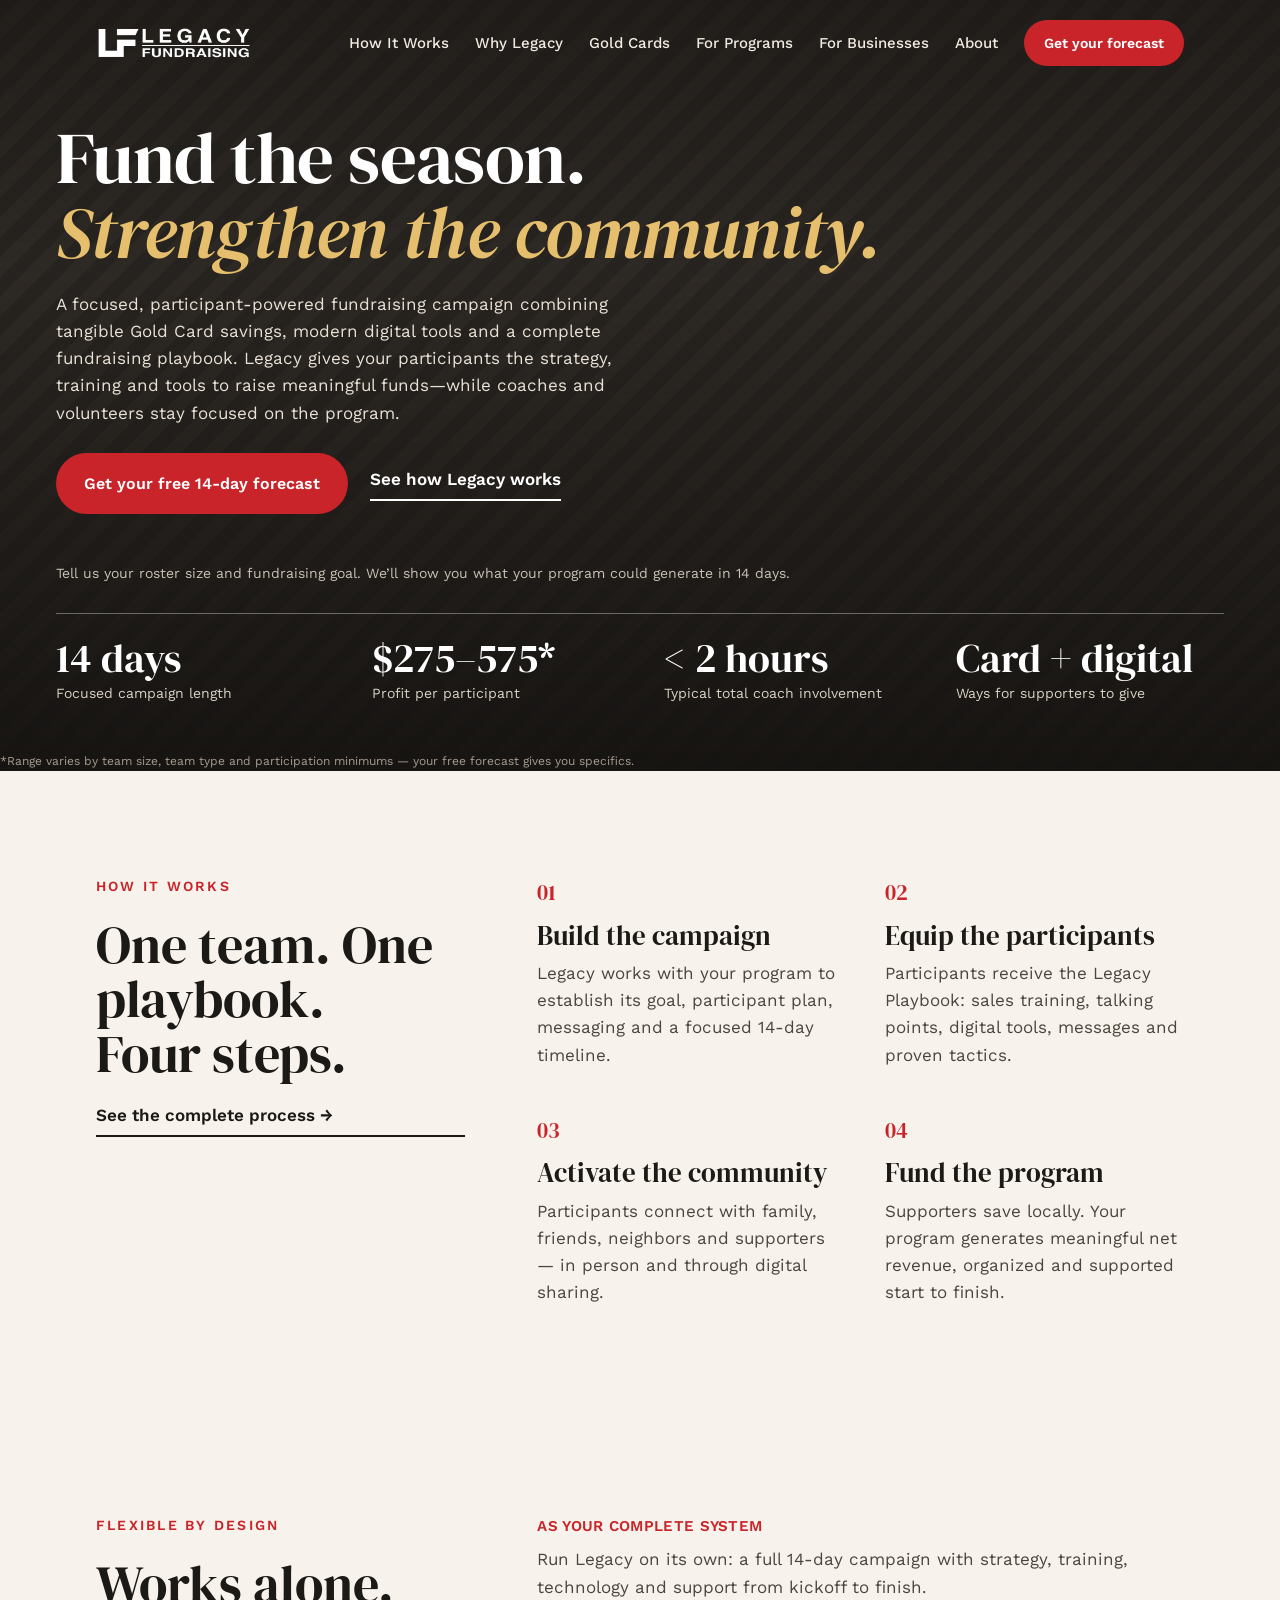
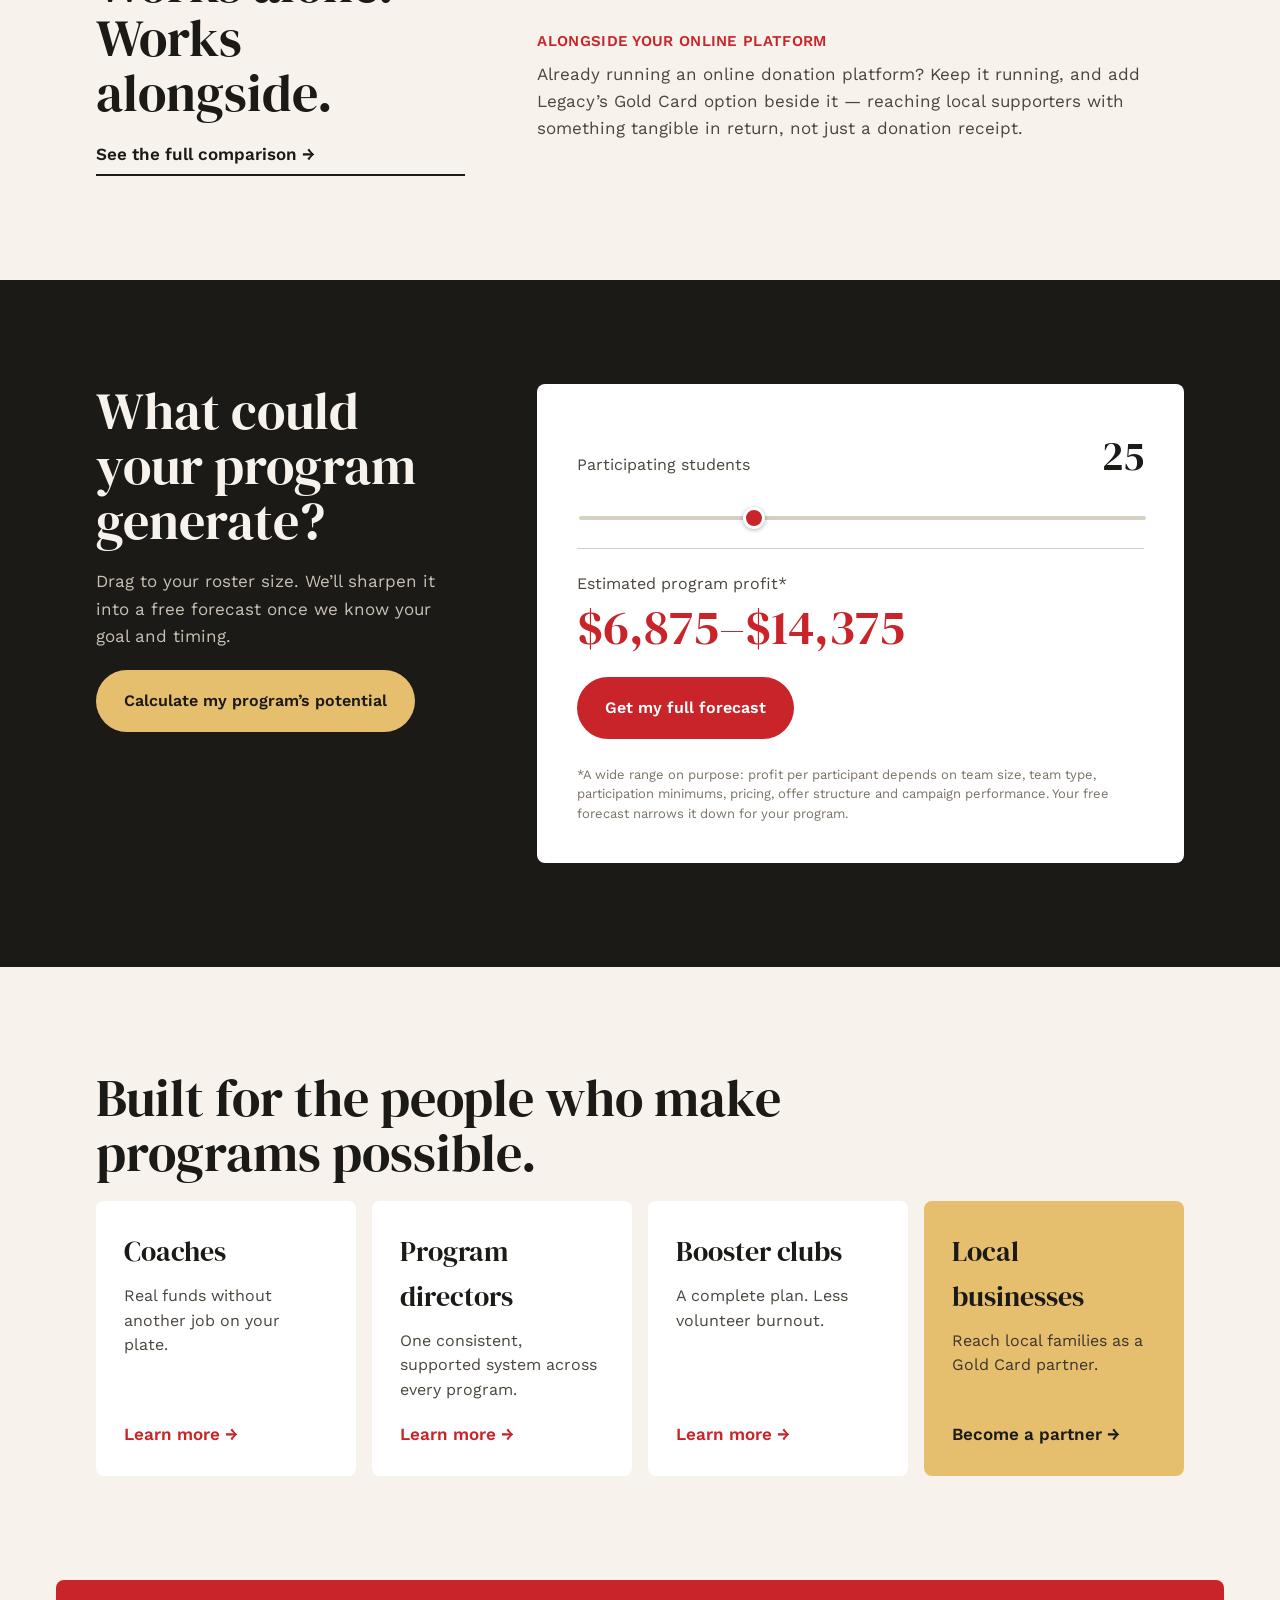
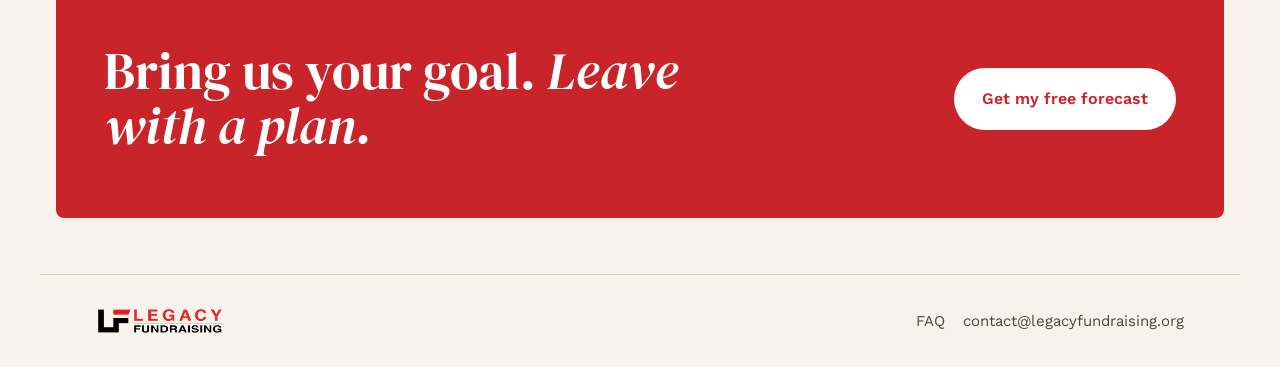
==== index.html @ 972faf8e "Initial commit: Legacy Fundraising marketing site Static HTML/CSS/JS site built from the content bri" ====
<!DOCTYPE html>
<html lang="en">
<head>
<meta charset="UTF-8">
<meta name="viewport" content="width=device-width, initial-scale=1.0">
<title>Legacy Fundraising | Fund the Season. Strengthen the Community.</title>
<meta name="description" content="A focused, participant-powered 14-day fundraising campaign combining tangible Gold Card savings, modern digital tools and a complete fundraising playbook.">
<meta property="og:title" content="Legacy Fundraising">
<meta property="og:description" content="A focused, participant-powered 14-day fundraising campaign combining tangible Gold Card savings, modern digital tools and a complete fundraising playbook.">
<meta property="og:type" content="website">
<link rel="icon" href="assets/favicon.svg" type="image/svg+xml">
<link rel="stylesheet" href="css/styles.css">
</head>
<body>

<div class="hero">
  <!-- REPLACE: full-bleed hero photo — participants + families at a community event,
       golden-hour light. Set it as a background-image on .hero in css/styles.css (see README.md). -->
  <header class="site-header site-header--on-hero">
    <div class="header-inner">
      <a href="index.html" aria-label="Legacy Fundraising home">
        <img src="assets/logo-horizontal.png" alt="Legacy Fundraising" class="logo-img dark-logo">
        <img src="assets/logo-horizontal.png" alt="Legacy Fundraising" class="logo-img light-logo">
      </a>
      <div class="site-nav">
        <button class="nav-toggle" data-nav-toggle aria-expanded="false" aria-controls="nav-menu" aria-label="Toggle menu">
          <span></span><span></span><span></span>
        </button>
        <ul class="nav-menu" id="nav-menu" data-nav-menu>
          <li><a href="how-it-works.html">How It Works</a></li>
          <li><a href="why-legacy.html">Why Legacy</a></li>
          <li><a href="gold-cards.html">Gold Cards</a></li>
          <li><a href="for-programs.html">For Programs</a></li>
          <li><a href="for-businesses.html">For Businesses</a></li>
          <li><a href="about.html">About</a></li>
          <li><a href="forecast.html" class="btn btn--primary btn--sm">Get your forecast</a></li>
        </ul>
      </div>
    </div>
  </header>

  <div class="hero-body">
    <h1>Fund the season.<br><span class="italic text-gold">Strengthen the community.</span></h1>
    <p>A focused, participant-powered fundraising campaign combining tangible Gold Card savings, modern digital tools and a complete fundraising playbook. Legacy gives your participants the strategy, training and tools to raise meaningful funds&mdash;while coaches and volunteers stay focused on the program.</p>
    <div class="hero-ctas">
      <a href="forecast.html" class="btn btn--primary">Get your free 14-day forecast</a>
      <a href="how-it-works.html" class="link-underline" style="color:#fff;">See how Legacy works</a>
    </div>
  </div>
  <p class="hero-support">Tell us your roster size and fundraising goal. We&rsquo;ll show you what your program could generate in 14 days.</p>

  <div class="stat-bar">
    <div class="stat"><div class="stat-num">14 days</div><div class="stat-label">Focused campaign length</div></div>
    <div class="stat"><div class="stat-num">$275&ndash;575*</div><div class="stat-label">Profit per participant</div></div>
    <div class="stat"><div class="stat-num">&lt; 2 hours</div><div class="stat-label">Typical total coach involvement</div></div>
    <div class="stat"><div class="stat-num">Card + digital</div><div class="stat-label">Ways for supporters to give</div></div>
  </div>
  <p style="position:relative;margin:16px var(--gutter) 0 0;font-size:12px;color:#a59c8f;">*Range varies by team size, team type and participation minimums &mdash; your free forecast gives you specifics.</p>
</div>

<section class="section">
  <div class="container two-col">
    <div class="stack">
      <div class="eyebrow">How it works</div>
      <h2>One team. One playbook.<br>Four steps.</h2>
      <a href="how-it-works.html" class="link-underline">See the complete process &rarr;</a>
    </div>
    <div class="steps-grid">
      <div class="step">
        <div class="step-num">01</div>
        <div class="step-title">Build the campaign</div>
        <p class="step-body">Legacy works with your program to establish its goal, participant plan, messaging and a focused 14-day timeline.</p>
      </div>
      <div class="step">
        <div class="step-num">02</div>
        <div class="step-title">Equip the participants</div>
        <p class="step-body">Participants receive the Legacy Playbook: sales training, talking points, digital tools, messages and proven tactics.</p>
      </div>
      <div class="step">
        <div class="step-num">03</div>
        <div class="step-title">Activate the community</div>
        <p class="step-body">Participants connect with family, friends, neighbors and supporters &mdash; in person and through digital sharing.</p>
      </div>
      <div class="step">
        <div class="step-num">04</div>
        <div class="step-title">Fund the program</div>
        <p class="step-body">Supporters save locally. Your program generates meaningful net revenue, organized and supported start to finish.</p>
      </div>
    </div>
  </div>
</section>

<section class="section">
  <div class="container two-col">
    <div class="stack">
      <div class="eyebrow">Flexible by design</div>
      <h2>Works alone.<br>Works alongside.</h2>
      <a href="why-legacy.html" class="link-underline">See the full comparison &rarr;</a>
    </div>
    <div class="feature-grid" style="grid-template-columns:1fr;">
      <div class="feature">
        <div class="feature-title">As your complete system</div>
        <p class="feature-body">Run Legacy on its own: a full 14-day campaign with strategy, training, technology and support from kickoff to finish.</p>
      </div>
      <div class="feature">
        <div class="feature-title">Alongside your online platform</div>
        <p class="feature-body">Already running an online donation platform? Keep it running, and add Legacy&rsquo;s Gold Card option beside it &mdash; reaching local supporters with something tangible in return, not just a donation receipt.</p>
      </div>
    </div>
  </div>
</section>

<section class="section section--dark">
  <div class="container two-col">
    <div class="stack">
      <h2>What could your program generate?</h2>
      <p style="color:#c9c1b4;">Drag to your roster size. We&rsquo;ll sharpen it into a free forecast once we know your goal and timing.</p>
      <a href="forecast.html" class="btn btn--gold" style="align-self:flex-start;">Calculate my program&rsquo;s potential</a>
    </div>
    <div class="slider-panel">
      <div class="slider-row">
        <span class="label">Participating students</span>
        <span class="value" data-roster-value>25</span>
      </div>
      <input type="range" min="10" max="60" step="1" value="25" data-roster-slider aria-label="Number of participating students">
      <div class="slider-result">
        <span class="label">Estimated program profit*</span>
        <span class="value" data-profit-range>$6,875&ndash;$14,375</span>
      </div>
      <a href="forecast.html" class="btn btn--primary" style="align-self:flex-start;">Get my full forecast</a>
      <p class="slider-footnote">*A wide range on purpose: profit per participant depends on team size, team type, participation minimums, pricing, offer structure and campaign performance. Your free forecast narrows it down for your program.</p>
    </div>
  </div>
</section>

<section class="section">
  <div class="container stack">
    <h2 style="max-width:820px;">Built for the people who make programs possible.</h2>
    <div class="card-grid">
      <div class="card">
        <div class="card-title">Coaches</div>
        <p class="card-body">Real funds without another job on your plate.</p>
        <a href="for-programs.html#coaches" class="card-link">Learn more &rarr;</a>
      </div>
      <div class="card">
        <div class="card-title">Program directors</div>
        <p class="card-body">One consistent, supported system across every program.</p>
        <a href="for-programs.html#program-directors" class="card-link">Learn more &rarr;</a>
      </div>
      <div class="card">
        <div class="card-title">Booster clubs</div>
        <p class="card-body">A complete plan. Less volunteer burnout.</p>
        <a href="for-programs.html#booster-clubs" class="card-link">Learn more &rarr;</a>
      </div>
      <div class="card card--gold">
        <div class="card-title">Local businesses</div>
        <p class="card-body">Reach local families as a Gold Card partner.</p>
        <a href="for-businesses.html" class="card-link">Become a partner &rarr;</a>
      </div>
    </div>
  </div>
</section>

<div class="cta-band">
  <h2>Bring us your goal. <span class="italic">Leave with a plan.</span></h2>
  <a href="forecast.html" class="btn btn--white">Get my free forecast</a>
</div>

<footer class="site-footer">
  <a href="index.html"><img src="assets/logo-horizontal.png" alt="Legacy Fundraising" style="height:28px;"></a>
  <div class="footer-links">
    <a href="faq.html">FAQ</a>
    <a href="mailto:contact@legacyfundraising.org">contact@legacyfundraising.org</a>
  </div>
</footer>

<script src="js/main.js"></script>
</body>
</html>
---- css/styles.css ----
/* ==========================================================================
   Legacy Fundraising — design tokens (from design handoff, "Hometown" 2a)
   ========================================================================== */

@import url('https://fonts.googleapis.com/css2?family=DM+Serif+Display:ital@0;1&family=Work+Sans:wght@400;500;600&display=swap');

:root{
  /* color */
  --paper:#F7F3EC;
  --card:#FFFFFF;
  --ink:#1C1A17;
  --muted:#4A453D;
  --hairline:#D6CFC3;
  --red:#C8242A;
  --red-dark:#A81E23;
  --gold:#CBAE6E; /* fallback for browsers without oklch */
  --gold-ink:#1C1A17;
  --dark-band:#1C1A17;
  --paper-on-dark:#F7F3EC;

  /* type */
  --font-serif:'DM Serif Display', Georgia, 'Times New Roman', serif;
  --font-sans:'Work Sans', -apple-system, BlinkMacSystemFont, 'Segoe UI', sans-serif;

  /* layout */
  --container:1200px;
  --gutter:56px;
  --section-pad:104px;
  --radius:8px;
  --radius-pill:999px;
}

@supports (color: oklch(0.5 0.1 85)){
  :root{ --gold: oklch(0.82 0.11 85); }
}

@media (max-width:900px){
  :root{ --gutter:24px; --section-pad:64px; }
}
@media (max-width:560px){
  :root{ --gutter:18px; --section-pad:48px; }
}

/* ==========================================================================
   Reset / base
   ========================================================================== */
*,*::before,*::after{ box-sizing:border-box; }
html{ scroll-behavior:smooth; }
body{
  margin:0;
  background:var(--paper);
  color:var(--ink);
  font-family:var(--font-sans);
  font-size:17px;
  line-height:1.6;
  -webkit-font-smoothing:antialiased;
}
img{ max-width:100%; display:block; }
a{ color:inherit; }
h1,h2,h3,h4{ font-family:var(--font-serif); font-weight:400; margin:0; }
p{ margin:0; }
ul{ margin:0; padding:0; list-style:none; }
button{ font-family:inherit; cursor:pointer; }
.container{
  max-width:var(--container);
  margin:0 auto;
  padding-left:var(--gutter);
  padding-right:var(--gutter);
}
.sr-only{
  position:absolute; width:1px; height:1px; padding:0; margin:-1px;
  overflow:hidden; clip:rect(0,0,0,0); white-space:nowrap; border:0;
}

/* ==========================================================================
   Type scale
   ========================================================================== */
h1, .h1{ font-size:clamp(2.5rem, 2rem + 3.2vw, 6rem); line-height:1.02; letter-spacing:-.01em; }
h2, .h2{ font-size:clamp(2rem, 1.5rem + 2.2vw, 3.5rem); line-height:1.05; }
h3, .h3{ font-size:clamp(1.5rem, 1.3rem + 0.9vw, 1.875rem); line-height:1.1; }
.eyebrow{
  font-size:14px; font-weight:600; letter-spacing:.16em; text-transform:uppercase;
  color:var(--red);
}
.lede{ font-size:clamp(1.05rem,1rem + .3vw,1.3125rem); line-height:1.55; color:var(--muted); }
.italic{ font-style:italic; }
.text-red{ color:var(--red); }
.text-gold{ color:var(--gold); }

/* ==========================================================================
   Buttons
   ========================================================================== */
.btn{
  display:inline-flex; align-items:center; justify-content:center; gap:8px;
  border-radius:var(--radius-pill);
  padding:16px 26px;
  font-weight:600; font-size:16px;
  text-decoration:none; border:2px solid transparent;
  transition:transform .15s ease, background-color .15s ease, color .15s ease, border-color .15s ease;
  white-space:nowrap;
}
.btn:hover{ transform:translateY(-1px); }
.btn--primary{ background:var(--red); color:#fff; }
.btn--primary:hover{ background:var(--red-dark); }
.btn--dark{ background:var(--ink); color:var(--paper); }
.btn--dark:hover{ background:#000; }
.btn--white{ background:#fff; color:var(--red); }
.btn--white:hover{ background:#fff2f2; }
.btn--gold{ background:var(--gold); color:var(--gold-ink); }
.btn--outline-dark{ border-color:var(--ink); color:var(--ink); background:transparent; }
.btn--outline-white{ border-color:#fff; color:#fff; background:transparent; }
.btn--sm{ padding:10px 18px; font-size:14px; }
.link-underline{
  display:inline-flex; align-items:center; gap:8px;
  font-weight:600; border-bottom:2px solid currentColor; padding-bottom:6px;
  text-decoration:none;
}

/* ==========================================================================
   Header / Nav
   ========================================================================== */
.site-header{
  position:sticky; top:0; z-index:50;
  background:var(--paper);
  border-bottom:1px solid var(--hairline);
}
.site-header--on-hero{
  position:absolute; top:0; left:0; right:0;
  background:transparent; border-bottom:none;
}
.header-inner{
  max-width:var(--container); margin:0 auto; padding:20px var(--gutter);
  display:flex; align-items:center; justify-content:space-between;
}
.logo-img{ height:34px; width:auto; }
.logo-img.dark-logo{ display:block; }
.logo-img.light-logo{
  display:none;
  /* No dedicated reversed-color logo file yet — render the real logo as a
     solid white silhouette for use on the dark hero. Swap for a real
     assets/logo-horizontal-white.png and drop this filter once you have one. */
  filter:brightness(0) invert(1);
}
.site-header--on-hero .logo-img.dark-logo{ display:none; }
.site-header--on-hero .logo-img.light-logo{ display:block; }

.site-nav{ display:flex; align-items:center; }
.nav-menu{
  display:flex; align-items:center; gap:26px;
  font-size:15px; font-weight:500;
}
.nav-menu a:not(.btn){ text-decoration:none; }
.nav-menu a:not(.btn):hover{ color:var(--red); }
.site-header--on-hero .nav-menu{ color:#f1ebe1; }
.site-header--on-hero .nav-menu a:not(.btn):hover{ color:var(--gold); }

.nav-toggle{
  display:none; background:none; border:none; padding:6px; width:40px; height:40px;
  flex-direction:column; align-items:center; justify-content:center; gap:5px;
}
.nav-toggle span{ display:block; width:22px; height:2px; background:currentColor; }

@media (max-width:900px){
  .nav-toggle{ display:flex; }
  .site-nav{ position:relative; }
  .nav-menu{
    position:absolute; top:52px; right:0; left:auto;
    background:var(--card); color:var(--ink);
    flex-direction:column; align-items:flex-start; gap:0;
    border:1px solid var(--hairline); border-radius:var(--radius);
    box-shadow:0 16px 40px rgba(0,0,0,.14);
    min-width:240px; padding:8px;
    display:none;
  }
  .nav-menu.is-open{ display:flex; }
  .nav-menu li{ width:100%; }
  .nav-menu li a:not(.btn){ display:block; padding:12px 14px; width:100%; border-radius:6px; }
  .nav-menu li a:not(.btn):hover{ background:var(--paper); }
  .nav-menu li:last-child{ padding:8px 6px 4px; }
  .nav-menu li:last-child a.btn{ display:flex; width:100%; }
  .site-header--on-hero .nav-menu{ color:var(--ink); }
}

/* ==========================================================================
   Hero (home only)
   ========================================================================== */
.hero{
  position:relative;
  min-height:760px;
  /* Reserves real flow-space for the absolutely-positioned header below,
     so a tall headline (large clamp() size on a wide-but-short viewport)
     is pushed down instead of rendering underneath the nav. */
  padding-top:120px;
  display:flex; flex-direction:column;
  background:
    linear-gradient(180deg, rgba(20,18,16,.55) 0%, rgba(20,18,16,.15) 35%, rgba(20,18,16,.9) 100%),
    repeating-linear-gradient(135deg,#2a2622 0 14px,#322d28 14px 28px);
  background-blend-mode:normal;
  color:#fff;
  overflow:hidden;
}
.hero-body{
  position:relative; margin-top:auto;
  max-width:980px;
  padding:0 var(--gutter) 56px;
  display:flex; flex-direction:column; gap:22px;
}
.hero-body p{ max-width:620px; color:#e9e2d6; }
.hero-ctas{ display:flex; flex-wrap:wrap; gap:14px 22px; align-items:center; margin-top:4px; }
.hero-support{
  position:relative; padding:0 var(--gutter) 0; margin-top:-8px;
  font-size:14px; color:#c9c1b4;
}

.stat-bar{
  position:relative;
  margin:28px var(--gutter) 0;
  border-top:1px solid rgba(255,255,255,.35);
  display:grid; grid-template-columns:repeat(4,1fr);
}
.stat-bar .stat{ padding:24px 24px 32px 0; display:flex; flex-direction:column; gap:4px; }
.stat-bar .stat + .stat{ padding-left:24px; }
.stat-num{ font-family:var(--font-serif); font-size:clamp(1.75rem,1.4rem + 1.4vw,2.5rem); line-height:1; }
.stat-label{ font-size:14px; color:#d9d1c4; }

@media (max-width:760px){
  .hero{ min-height:640px; }
  .stat-bar{ grid-template-columns:repeat(2,1fr); }
  .stat-bar .stat{ padding:20px 16px 20px 0; }
}

/* ==========================================================================
   Sections
   ========================================================================== */
.section{ padding:var(--section-pad) 0; }
.section--dark{ background:var(--dark-band); color:var(--paper-on-dark); }
.section--card{ background:var(--card); }
.section-head{ display:flex; flex-direction:column; gap:14px; margin-bottom:48px; }
.section-head.max{ max-width:760px; }

.two-col{
  display:grid; grid-template-columns:4fr 7fr; gap:72px; align-items:start;
}
@media (max-width:900px){
  .two-col{ grid-template-columns:1fr; gap:32px; }
}

/* Steps grid (How it works summary) */
.steps-grid{ display:grid; grid-template-columns:1fr 1fr; gap:44px 48px; }
.step{ display:flex; flex-direction:column; gap:10px; }
.step-num{ font-family:var(--font-serif); font-size:22px; color:var(--red); }
.step-title{ font-family:var(--font-serif); font-size:clamp(1.375rem,1.2rem + .6vw,1.875rem); line-height:1.1; }
.step-body{ color:var(--muted); }
@media (max-width:640px){ .steps-grid{ grid-template-columns:1fr; } }

/* Process page (How It Works) — numbered phases */
.phase{
  display:grid; grid-template-columns:120px 1fr; gap:32px;
  padding:48px 0; border-top:1px solid var(--hairline);
}
.phase:last-child{ border-bottom:1px solid var(--hairline); }
.phase-num{ font-family:var(--font-serif); font-size:44px; color:var(--red); line-height:1; }
.phase-title{ font-family:var(--font-serif); font-size:clamp(1.5rem,1.3rem + .8vw,2.25rem); margin-bottom:14px; }
.phase ul{ display:flex; flex-direction:column; gap:8px; margin-top:14px; }
.phase li{ color:var(--muted); padding-left:22px; position:relative; }
.phase li::before{ content:"—"; position:absolute; left:0; color:var(--red); }
@media (max-width:640px){ .phase{ grid-template-columns:1fr; gap:12px; } }

/* Cards */
.card{
  background:var(--card); border-radius:var(--radius);
  padding:28px; display:flex; flex-direction:column; gap:10px;
}
.card-title{ font-family:var(--font-serif); font-size:28px; }
.card-body{ color:var(--muted); font-size:16px; line-height:1.55; }
.card-link{ margin-top:auto; padding-top:8px; color:var(--red); font-weight:600; text-decoration:none; }
.card-link:hover{ text-decoration:underline; }
.card--gold{ background:var(--gold); color:var(--gold-ink); }
.card--gold .card-body{ color:#3a352e; }
.card--gold .card-link{ color:var(--ink); }

.card-grid{ display:grid; grid-template-columns:repeat(4,1fr); gap:16px; }
@media (max-width:900px){ .card-grid{ grid-template-columns:1fr 1fr; } }
@media (max-width:560px){ .card-grid{ grid-template-columns:1fr; } }

.feature-grid{ display:grid; grid-template-columns:repeat(2,1fr); gap:28px 40px; }
@media (max-width:700px){ .feature-grid{ grid-template-columns:1fr; } }
.feature{ display:flex; flex-direction:column; gap:8px; }
.feature-title{ font-weight:600; font-size:15px; letter-spacing:.02em; text-transform:uppercase; color:var(--red); }
.feature-body{ color:var(--muted); }

/* Flywheel (About page) */
.flywheel-grid{ display:grid; grid-template-columns:repeat(4,1fr); gap:36px; }
@media (max-width:900px){ .flywheel-grid{ grid-template-columns:1fr 1fr; } }
@media (max-width:560px){ .flywheel-grid{ grid-template-columns:1fr; } }
.flywheel-num{
  width:44px; height:44px; border-radius:50%; background:var(--red); color:#fff;
  display:flex; align-items:center; justify-content:center;
  font-family:var(--font-serif); font-size:22px; margin-bottom:12px;
}
.flywheel-title{ font-family:var(--font-serif); font-size:26px; margin-bottom:8px; }
.flywheel-body{ color:var(--muted); }
.flywheel-close{
  font-family:var(--font-serif); font-style:italic; font-size:clamp(1.25rem,1.1rem + .6vw,2.125rem);
  color:var(--red); text-align:center; padding-top:24px;
}

/* Audience / for-x split list */
.split-list{ display:grid; grid-template-columns:1fr 1fr; border-top:1px solid var(--ink); }
.split-item{
  display:flex; justify-content:space-between; gap:24px;
  padding:32px; border-bottom:1px solid var(--hairline);
}
.split-item:nth-child(odd){ border-right:1px solid var(--hairline); padding-left:0; }
.split-item-title{ font-family:var(--font-serif); font-size:30px; margin-bottom:8px; }
.split-item-body{ color:var(--muted); }
.split-item-arrow{ font-size:24px; color:var(--red); flex:none; }
@media (max-width:700px){
  .split-list{ grid-template-columns:1fr; }
  .split-item:nth-child(odd){ border-right:none; padding-left:32px; }
}

/* Profit slider */
.slider-panel{
  background:var(--card); color:var(--ink); border-radius:var(--radius);
  padding:40px; display:flex; flex-direction:column; gap:26px;
}
.slider-row{ display:flex; justify-content:space-between; align-items:baseline; }
.slider-row .label{ font-size:16px; color:var(--muted); }
.slider-row .value{ font-family:var(--font-serif); font-size:40px; }
input[type="range"]{
  -webkit-appearance:none; appearance:none; width:100%; height:4px;
  background:var(--hairline); border-radius:999px; outline:none;
}
input[type="range"]::-webkit-slider-thumb{
  -webkit-appearance:none; appearance:none; width:22px; height:22px; border-radius:50%;
  background:var(--red); cursor:pointer; border:3px solid #fff; box-shadow:0 1px 4px rgba(0,0,0,.3);
}
input[type="range"]::-moz-range-thumb{
  width:22px; height:22px; border-radius:50%; background:var(--red); cursor:pointer;
  border:3px solid #fff; box-shadow:0 1px 4px rgba(0,0,0,.3);
}
.slider-result{ border-top:1px solid var(--hairline); padding-top:22px; display:flex; flex-direction:column; gap:6px; }
.slider-result .label{ font-size:16px; color:var(--muted); }
.slider-result .value{ font-family:var(--font-serif); font-size:clamp(2rem,1.6rem + 1.8vw,3.75rem); line-height:1; color:var(--red); }
.slider-footnote{ font-size:13px; color:#7a7266; line-height:1.5; }

/* Comparison table */
.table-wrap{ overflow-x:auto; border-radius:var(--radius); }
table.compare{
  width:100%; border-collapse:collapse; min-width:640px;
  background:var(--card); color:var(--ink); font-size:15px;
}
table.compare th, table.compare td{
  text-align:left; padding:16px 18px; border-bottom:1px solid var(--hairline);
  vertical-align:top; color:var(--ink);
}
table.compare thead th{
  font-family:var(--font-sans); font-weight:600; font-size:13px; letter-spacing:.04em;
  text-transform:uppercase; color:var(--muted); background:var(--paper);
}
table.compare tbody th{ font-weight:600; }
table.compare td.is-legacy, table.compare th.is-legacy{ background:#fbeceb; }

/* Table (profit — legacy simple stat rows, used sparingly) */
.stat-rows{ display:flex; flex-direction:column; }
.stat-rows .row{
  display:flex; justify-content:space-between; align-items:baseline;
  padding:20px 0; border-top:1px solid var(--hairline);
}
.stat-rows .row:last-of-type{ border-bottom:1px solid var(--hairline); }
.stat-rows .n{ font-family:var(--font-serif); font-size:36px; }
.stat-rows .v{ font-size:22px; font-weight:600; }

/* CTA band */
.cta-band{
  margin:0 var(--gutter) var(--gutter);
  background:var(--red); color:#fff; border-radius:var(--radius);
  padding:64px 48px;
  display:flex; justify-content:space-between; align-items:center; gap:40px; flex-wrap:wrap;
}
.cta-band h2{ max-width:640px; }
@media (max-width:700px){
  .cta-band{ margin:0 var(--gutter) 32px; flex-direction:column; align-items:flex-start; padding:44px 28px; }
}
.cta-band--section{ margin-top:64px; }

/* Footer */
.site-footer{
  max-width:var(--container); margin:0 auto;
  padding:32px var(--gutter); border-top:1px solid var(--hairline);
  display:flex; justify-content:space-between; align-items:center; gap:16px; flex-wrap:wrap;
  font-size:15px; color:var(--muted);
}
.footer-links{ display:flex; gap:18px; flex-wrap:wrap; }
.footer-links a{ text-decoration:none; }
.footer-links a:hover{ color:var(--red); }

/* Inner page hero (non-home pages) */
.page-hero{ padding:64px 0 8px; }
.page-hero .eyebrow{ margin-bottom:14px; }
.page-hero p{ margin-top:18px; max-width:680px; }

/* Forecast form */
.form-grid{
  display:grid; grid-template-columns:1fr 1fr; gap:22px 24px;
}
@media (max-width:700px){ .form-grid{ grid-template-columns:1fr; } }
.field{ display:flex; flex-direction:column; gap:8px; }
.field.full{ grid-column:1 / -1; }
.field label{ font-size:14px; font-weight:600; }
.field .req{ color:var(--red); }
.field input, .field select, .field textarea{
  font-family:inherit; font-size:16px; padding:14px 16px;
  border:1px solid var(--hairline); border-radius:6px; background:#fff; color:var(--ink);
  width:100%;
}
.field input:focus, .field select:focus, .field textarea:focus{
  outline:2px solid var(--red); outline-offset:1px; border-color:var(--red);
}
.field textarea{ resize:vertical; min-height:110px; }
.form-note{ font-size:13px; color:var(--muted); }
.form-status{
  margin-top:22px; padding:18px 20px; border-radius:6px; display:none;
}
.form-status.is-success{ display:block; background:#eaf5ec; color:#1e4d2b; border:1px solid #bfe3c6; }
.form-status.is-error{ display:block; background:#fbeceb; color:#7a1d1d; border:1px solid #f0c2c0; }

/* FAQ accordion */
.faq-list{ display:flex; flex-direction:column; border-top:1px solid var(--hairline); }
.faq-item{ border-bottom:1px solid var(--hairline); }
.faq-q{
  width:100%; background:none; border:none; text-align:left;
  display:flex; justify-content:space-between; align-items:center; gap:20px;
  padding:26px 0; font-family:var(--font-serif); font-size:clamp(1.125rem,1rem + .5vw,1.5rem);
  color:var(--ink);
}
.faq-q .icon{ flex:none; font-size:22px; color:var(--red); transition:transform .2s ease; }
.faq-item.is-open .faq-q .icon{ transform:rotate(45deg); }
.faq-a{ max-height:0; overflow:hidden; transition:max-height .25s ease; }
.faq-a p{ padding:0 0 26px; color:var(--muted); max-width:760px; }

/* Utility */
.stack{ display:flex; flex-direction:column; gap:20px; }
.center{ text-align:center; }
.mt-8{ margin-top:8px; } .mt-16{ margin-top:16px; } .mt-24{ margin-top:24px; } .mt-40{ margin-top:40px; }
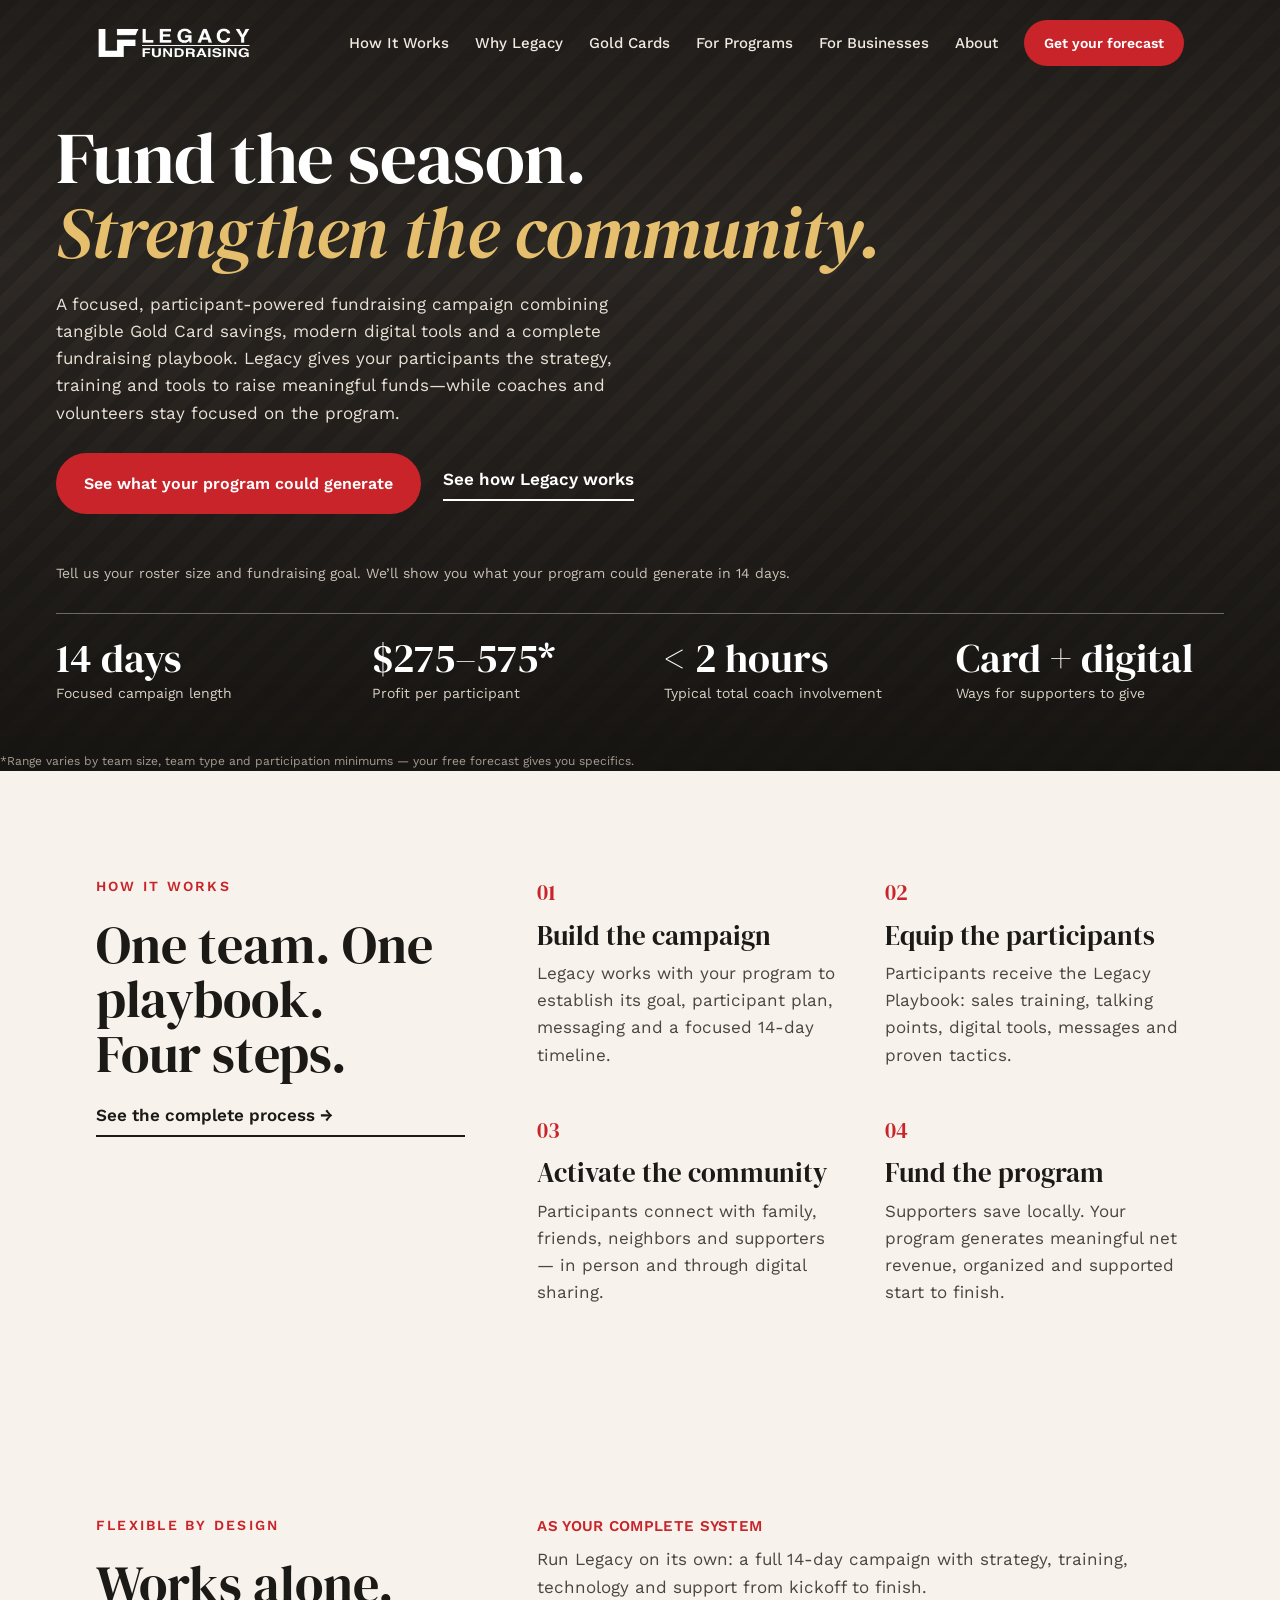
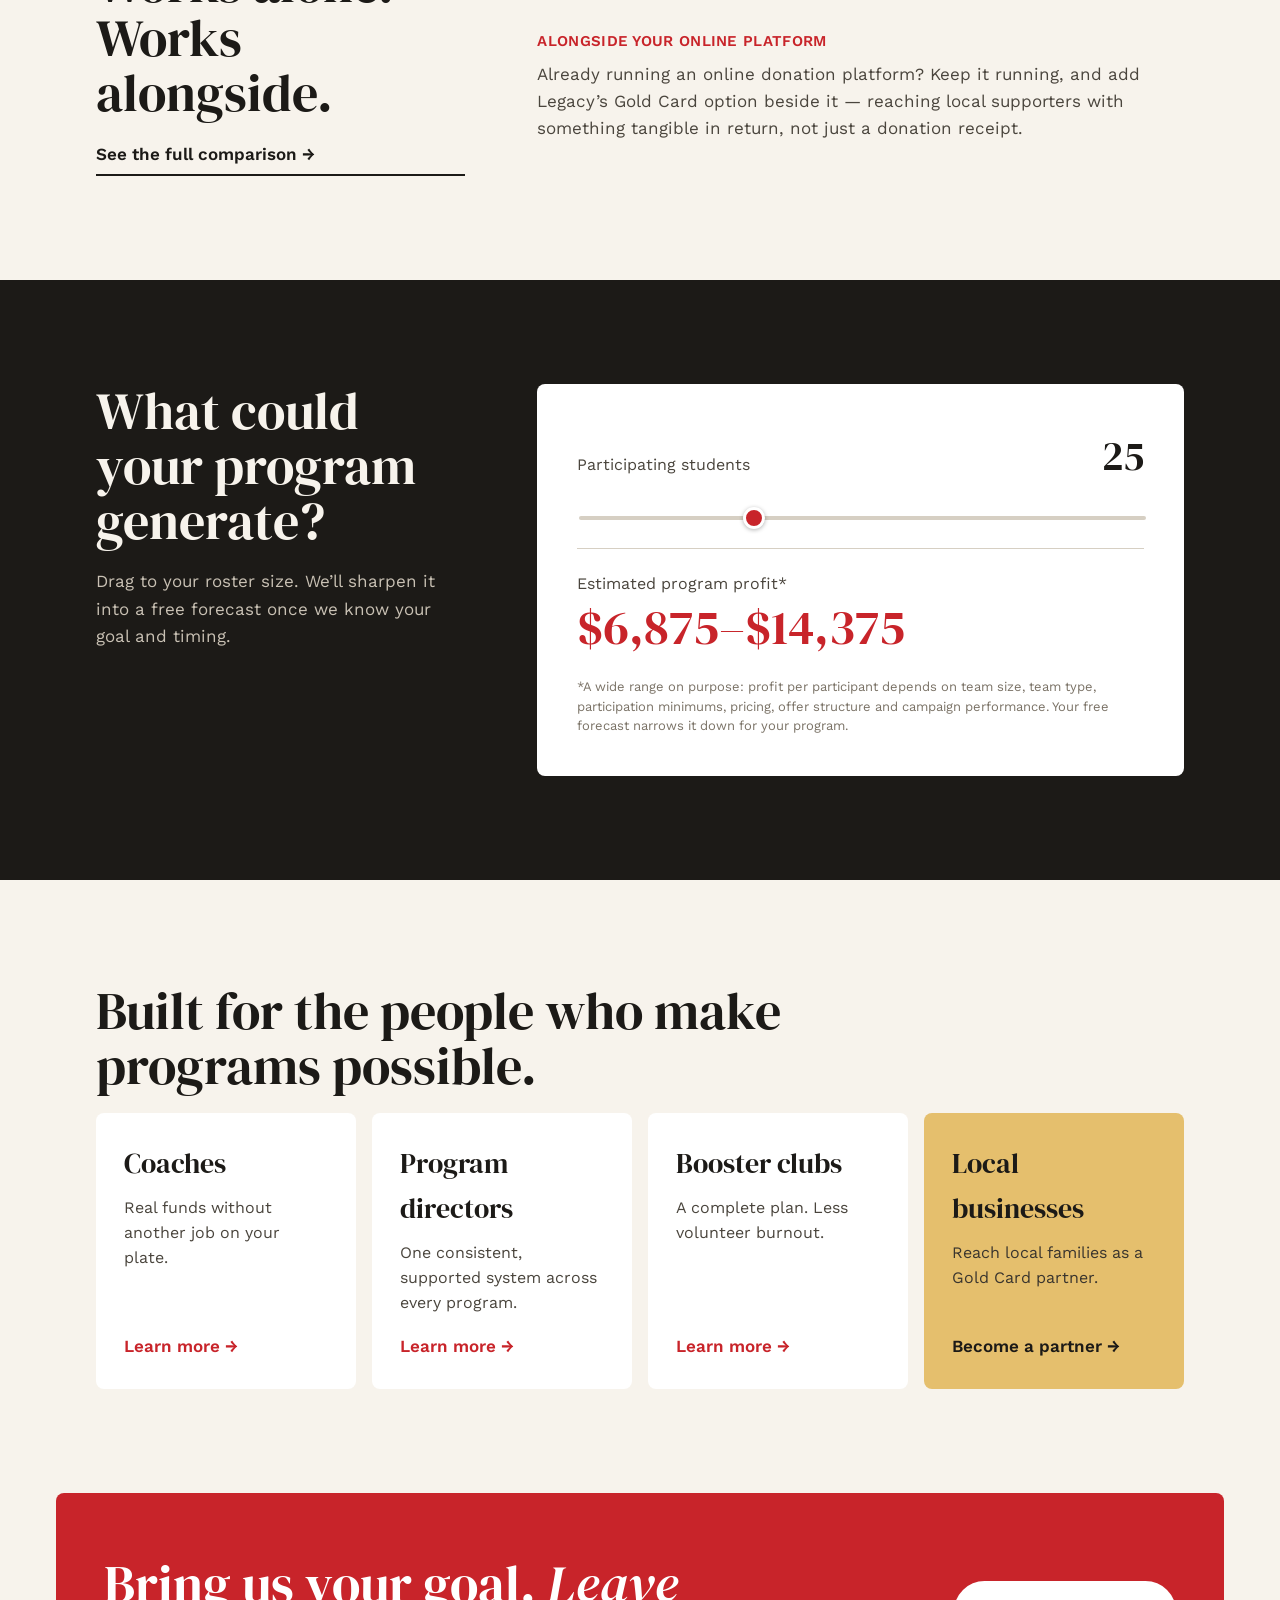
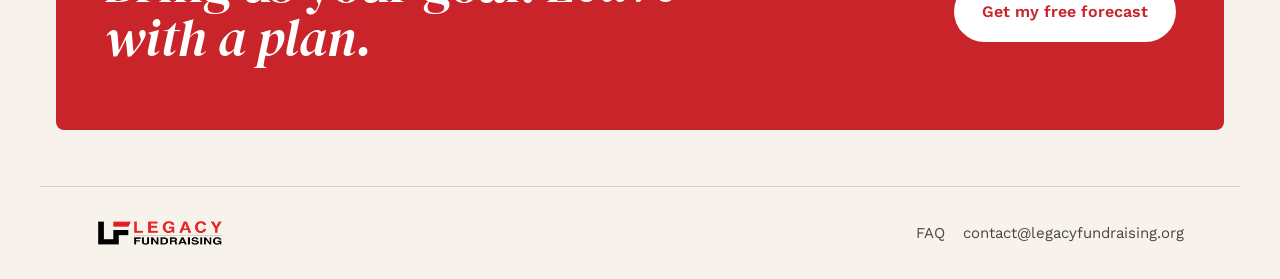
==== commit d7e8ee6a: "Reduce homepage to one forecast CTA, matching every other page Hero button now anchors down to the p" ====
--- a/index.html
+++ b/index.html
@@ -43,7 +43,7 @@
     <h1>Fund the season.<br><span class="italic text-gold">Strengthen the community.</span></h1>
     <p>A focused, participant-powered fundraising campaign combining tangible Gold Card savings, modern digital tools and a complete fundraising playbook. Legacy gives your participants the strategy, training and tools to raise meaningful funds&mdash;while coaches and volunteers stay focused on the program.</p>
     <div class="hero-ctas">
-      <a href="forecast.html" class="btn btn--primary">Get your free 14-day forecast</a>
+      <a href="#profit-calculator" class="btn btn--primary">See what your program could generate</a>
       <a href="how-it-works.html" class="link-underline" style="color:#fff;">See how Legacy works</a>
     </div>
   </div>
@@ -110,12 +110,11 @@
   </div>
 </section>
 
-<section class="section section--dark">
+<section class="section section--dark" id="profit-calculator">
   <div class="container two-col">
     <div class="stack">
       <h2>What could your program generate?</h2>
       <p style="color:#c9c1b4;">Drag to your roster size. We&rsquo;ll sharpen it into a free forecast once we know your goal and timing.</p>
-      <a href="forecast.html" class="btn btn--gold" style="align-self:flex-start;">Calculate my program&rsquo;s potential</a>
     </div>
     <div class="slider-panel">
       <div class="slider-row">
@@ -127,7 +126,6 @@
         <span class="label">Estimated program profit*</span>
         <span class="value" data-profit-range>$6,875&ndash;$14,375</span>
       </div>
-      <a href="forecast.html" class="btn btn--primary" style="align-self:flex-start;">Get my full forecast</a>
       <p class="slider-footnote">*A wide range on purpose: profit per participant depends on team size, team type, participation minimums, pricing, offer structure and campaign performance. Your free forecast narrows it down for your program.</p>
     </div>
   </div>
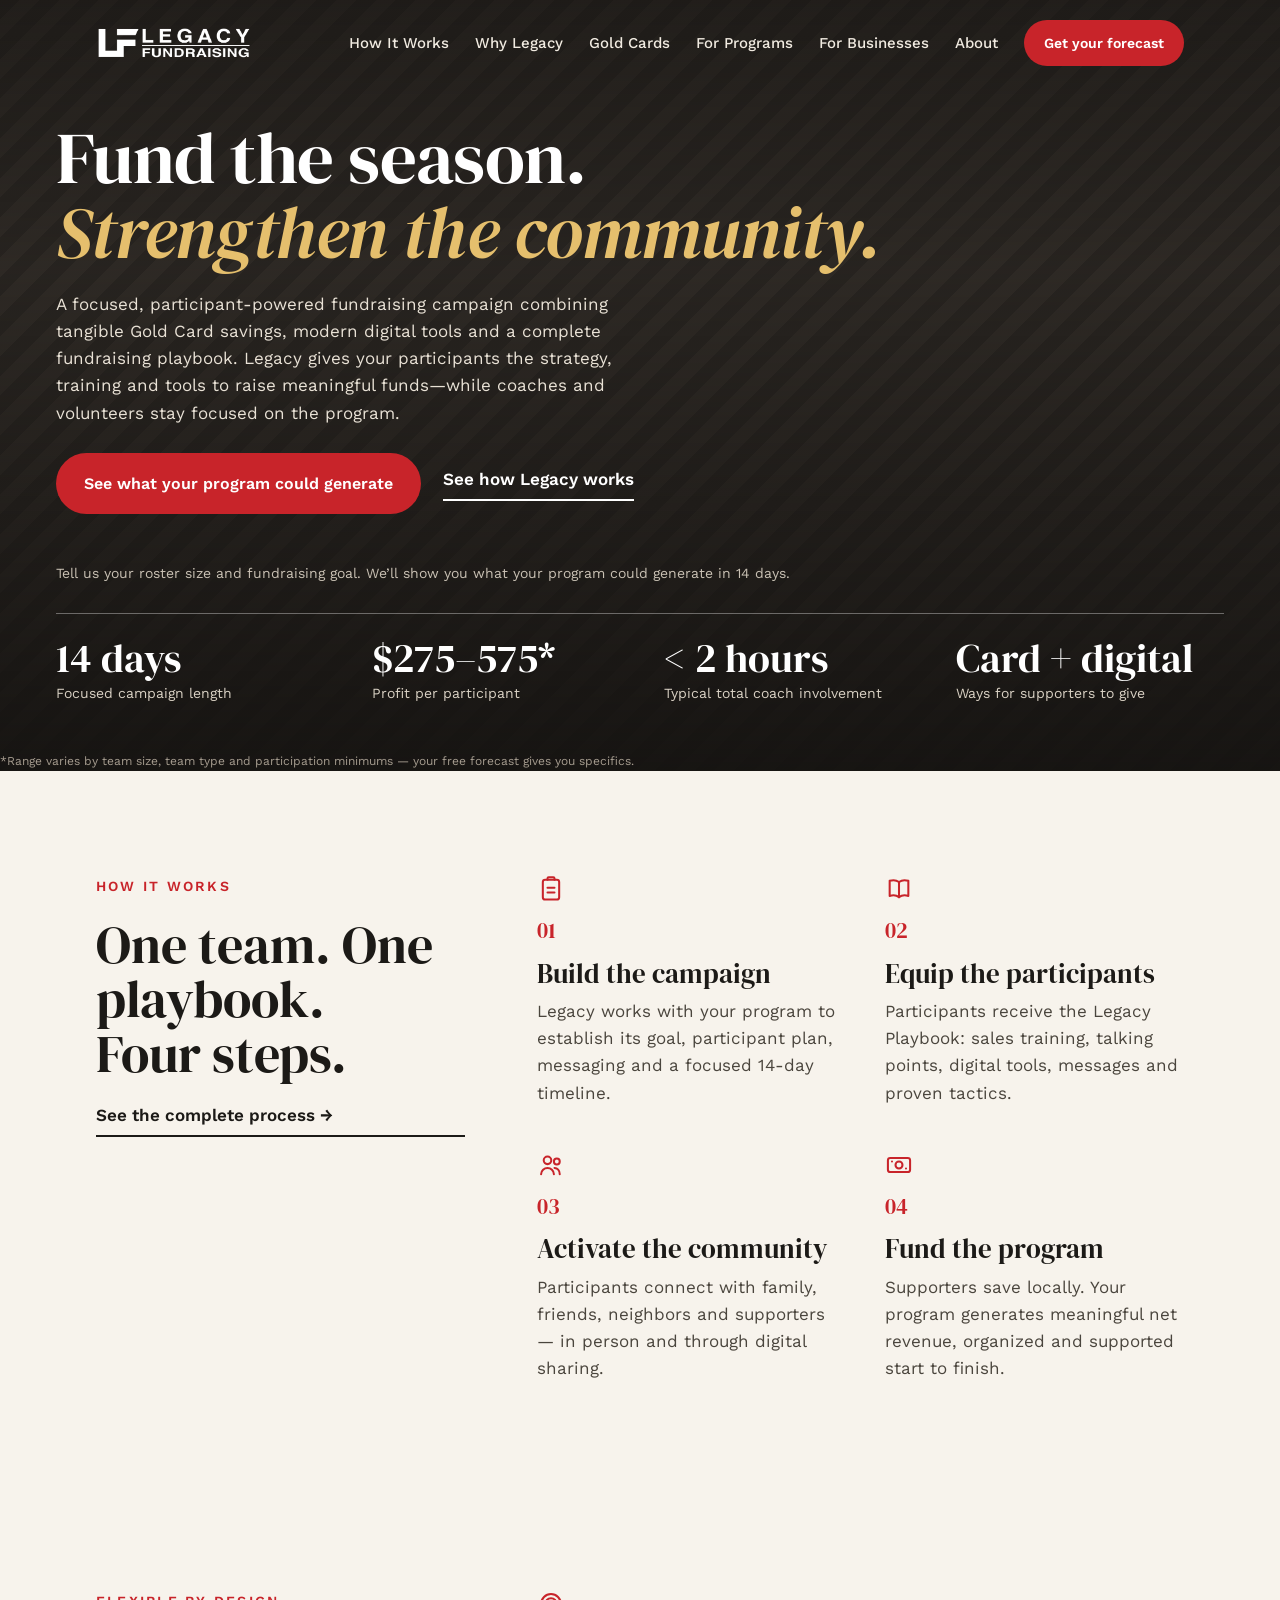
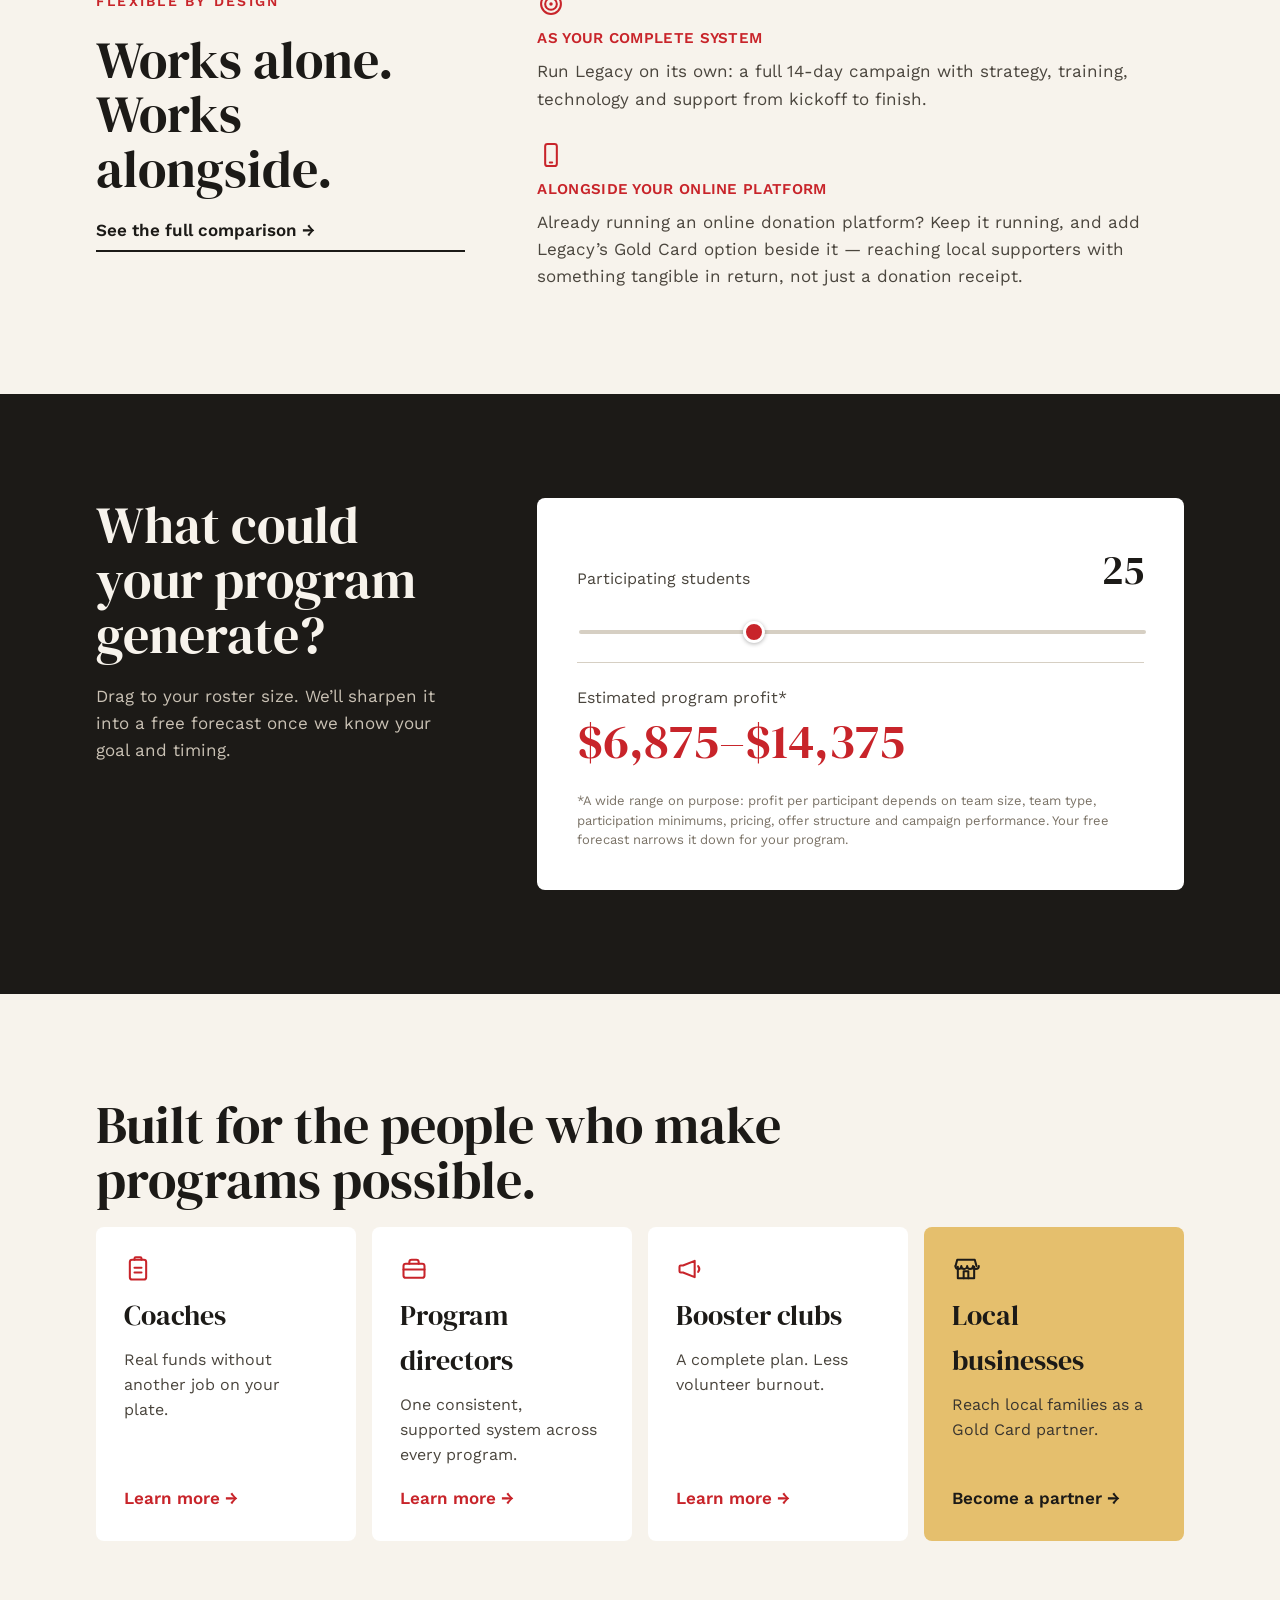
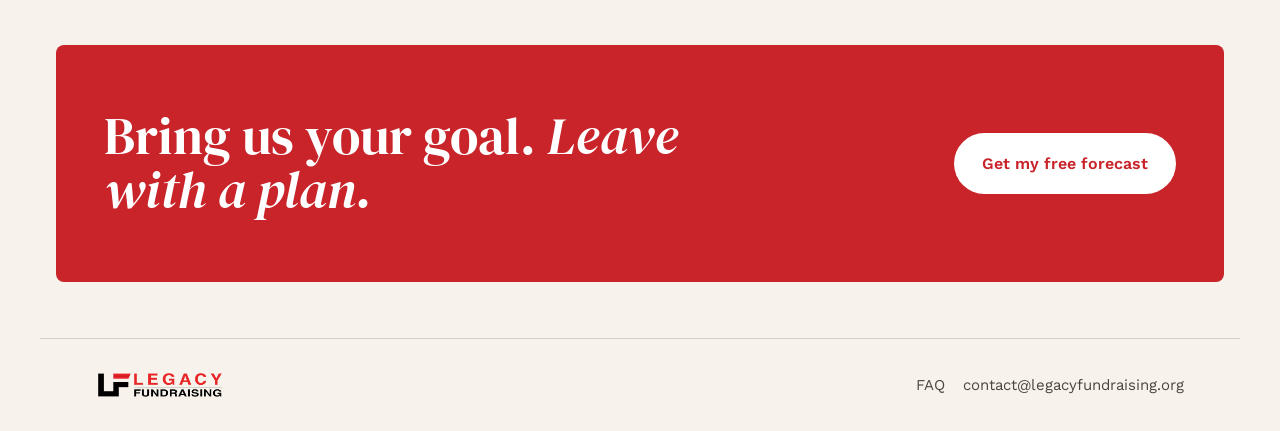
==== commit d86add22: "Add line icons throughout to break up text-heavy sections Custom inline SVG icons (matching the site" ====
--- a/index.html
+++ b/index.html
@@ -67,21 +67,25 @@
     </div>
     <div class="steps-grid">
       <div class="step">
+        <svg class="icon" viewBox="0 0 24 24" fill="none" stroke="currentColor" stroke-width="1.75" stroke-linecap="round" stroke-linejoin="round" aria-hidden="true"><rect x="5" y="4" width="14" height="17" rx="2"/><path d="M9 4V3a1 1 0 0 1 1-1h4a1 1 0 0 1 1 1v1"/><path d="M9 11h6M9 15h6"/></svg>
         <div class="step-num">01</div>
         <div class="step-title">Build the campaign</div>
         <p class="step-body">Legacy works with your program to establish its goal, participant plan, messaging and a focused 14-day timeline.</p>
       </div>
       <div class="step">
+        <svg class="icon" viewBox="0 0 24 24" fill="none" stroke="currentColor" stroke-width="1.75" stroke-linecap="round" stroke-linejoin="round" aria-hidden="true"><path d="M12 6c-2-1.5-5-2-8-1v13c3-1 6-.5 8 1 2-1.5 5-2 8-1V5c-3-1-6-.5-8 1Z"/><path d="M12 6v13"/></svg>
         <div class="step-num">02</div>
         <div class="step-title">Equip the participants</div>
         <p class="step-body">Participants receive the Legacy Playbook: sales training, talking points, digital tools, messages and proven tactics.</p>
       </div>
       <div class="step">
+        <svg class="icon" viewBox="0 0 24 24" fill="none" stroke="currentColor" stroke-width="1.75" stroke-linecap="round" stroke-linejoin="round" aria-hidden="true"><circle cx="9" cy="8" r="3.25"/><path d="M3.5 20c0-3.3 2.7-5.5 5.5-5.5s5.5 2.2 5.5 5.5"/><circle cx="17" cy="9" r="2.5"/><path d="M15 14.5c2.4.1 4.5 2 4.5 5.5"/></svg>
         <div class="step-num">03</div>
         <div class="step-title">Activate the community</div>
         <p class="step-body">Participants connect with family, friends, neighbors and supporters &mdash; in person and through digital sharing.</p>
       </div>
       <div class="step">
+        <svg class="icon" viewBox="0 0 24 24" fill="none" stroke="currentColor" stroke-width="1.75" stroke-linecap="round" stroke-linejoin="round" aria-hidden="true"><rect x="2.5" y="6" width="19" height="12" rx="2"/><circle cx="12" cy="12" r="3"/><path d="M6 9v.01M18 15v.01"/></svg>
         <div class="step-num">04</div>
         <div class="step-title">Fund the program</div>
         <p class="step-body">Supporters save locally. Your program generates meaningful net revenue, organized and supported start to finish.</p>
@@ -99,10 +103,12 @@
     </div>
     <div class="feature-grid" style="grid-template-columns:1fr;">
       <div class="feature">
+        <svg class="icon" viewBox="0 0 24 24" fill="none" stroke="currentColor" stroke-width="1.75" stroke-linecap="round" stroke-linejoin="round" aria-hidden="true"><circle cx="12" cy="12" r="8.5"/><circle cx="12" cy="12" r="5"/><circle cx="12" cy="12" r="1.5" fill="currentColor" stroke="none"/></svg>
         <div class="feature-title">As your complete system</div>
         <p class="feature-body">Run Legacy on its own: a full 14-day campaign with strategy, training, technology and support from kickoff to finish.</p>
       </div>
       <div class="feature">
+        <svg class="icon" viewBox="0 0 24 24" fill="none" stroke="currentColor" stroke-width="1.75" stroke-linecap="round" stroke-linejoin="round" aria-hidden="true"><rect x="7" y="2.5" width="10" height="19" rx="2"/><path d="M11 18.5h2"/></svg>
         <div class="feature-title">Alongside your online platform</div>
         <p class="feature-body">Already running an online donation platform? Keep it running, and add Legacy&rsquo;s Gold Card option beside it &mdash; reaching local supporters with something tangible in return, not just a donation receipt.</p>
       </div>
@@ -136,21 +142,25 @@
     <h2 style="max-width:820px;">Built for the people who make programs possible.</h2>
     <div class="card-grid">
       <div class="card">
+        <svg class="icon" viewBox="0 0 24 24" fill="none" stroke="currentColor" stroke-width="1.75" stroke-linecap="round" stroke-linejoin="round" aria-hidden="true"><rect x="5" y="4" width="14" height="17" rx="2"/><path d="M9 4V3a1 1 0 0 1 1-1h4a1 1 0 0 1 1 1v1"/><path d="M9 11h6M9 15h6"/></svg>
         <div class="card-title">Coaches</div>
         <p class="card-body">Real funds without another job on your plate.</p>
         <a href="for-programs.html#coaches" class="card-link">Learn more &rarr;</a>
       </div>
       <div class="card">
+        <svg class="icon" viewBox="0 0 24 24" fill="none" stroke="currentColor" stroke-width="1.75" stroke-linecap="round" stroke-linejoin="round" aria-hidden="true"><rect x="3" y="7.5" width="18" height="12" rx="2"/><path d="M8 7.5V6a2 2 0 0 1 2-2h4a2 2 0 0 1 2 2v1.5"/><path d="M3 12.5h18"/></svg>
         <div class="card-title">Program directors</div>
         <p class="card-body">One consistent, supported system across every program.</p>
         <a href="for-programs.html#program-directors" class="card-link">Learn more &rarr;</a>
       </div>
       <div class="card">
+        <svg class="icon" viewBox="0 0 24 24" fill="none" stroke="currentColor" stroke-width="1.75" stroke-linecap="round" stroke-linejoin="round" aria-hidden="true"><path d="M3 10v4a1 1 0 0 0 1 1h2l10 4V5L6 9H4a1 1 0 0 0-1 1Z"/><path d="M19 9.5a4 4 0 0 1 0 5"/></svg>
         <div class="card-title">Booster clubs</div>
         <p class="card-body">A complete plan. Less volunteer burnout.</p>
         <a href="for-programs.html#booster-clubs" class="card-link">Learn more &rarr;</a>
       </div>
       <div class="card card--gold">
+        <svg class="icon" viewBox="0 0 24 24" fill="none" stroke="currentColor" stroke-width="1.75" stroke-linecap="round" stroke-linejoin="round" aria-hidden="true"><path d="M3 9.5 4.5 4h15L21 9.5"/><path d="M3 9.5a2.5 2.5 0 0 0 5 0 2.5 2.5 0 0 0 5 0 2.5 2.5 0 0 0 5 0 2.5 2.5 0 0 0 5 0"/><path d="M5 10v10h14V10"/><path d="M10 20v-6h4v6"/></svg>
         <div class="card-title">Local businesses</div>
         <p class="card-body">Reach local families as a Gold Card partner.</p>
         <a href="for-businesses.html" class="card-link">Become a partner &rarr;</a>
--- a/css/styles.css
+++ b/css/styles.css
@@ -266,6 +266,16 @@
 .phase li::before{ content:"—"; position:absolute; left:0; color:var(--red); }
 @media (max-width:640px){ .phase{ grid-template-columns:1fr; gap:12px; } }
 
+/* Icons */
+.icon{
+  width:28px; height:28px; flex:none; display:block;
+  color:var(--red);
+}
+.icon--lg{ width:34px; height:34px; }
+.flywheel-num .icon{ width:20px; height:20px; color:#fff; stroke-width:2.25; }
+.split-item .icon{ margin-bottom:14px; }
+.phase-icon-col{ display:flex; flex-direction:column; gap:14px; align-items:flex-start; }
+
 /* Cards */
 .card{
   background:var(--card); border-radius:var(--radius);
@@ -278,6 +288,7 @@
 .card--gold{ background:var(--gold); color:var(--gold-ink); }
 .card--gold .card-body{ color:#3a352e; }
 .card--gold .card-link{ color:var(--ink); }
+.card--gold .icon{ color:var(--ink); }
 
 .card-grid{ display:grid; grid-template-columns:repeat(4,1fr); gap:16px; }
 @media (max-width:900px){ .card-grid{ grid-template-columns:1fr 1fr; } }
